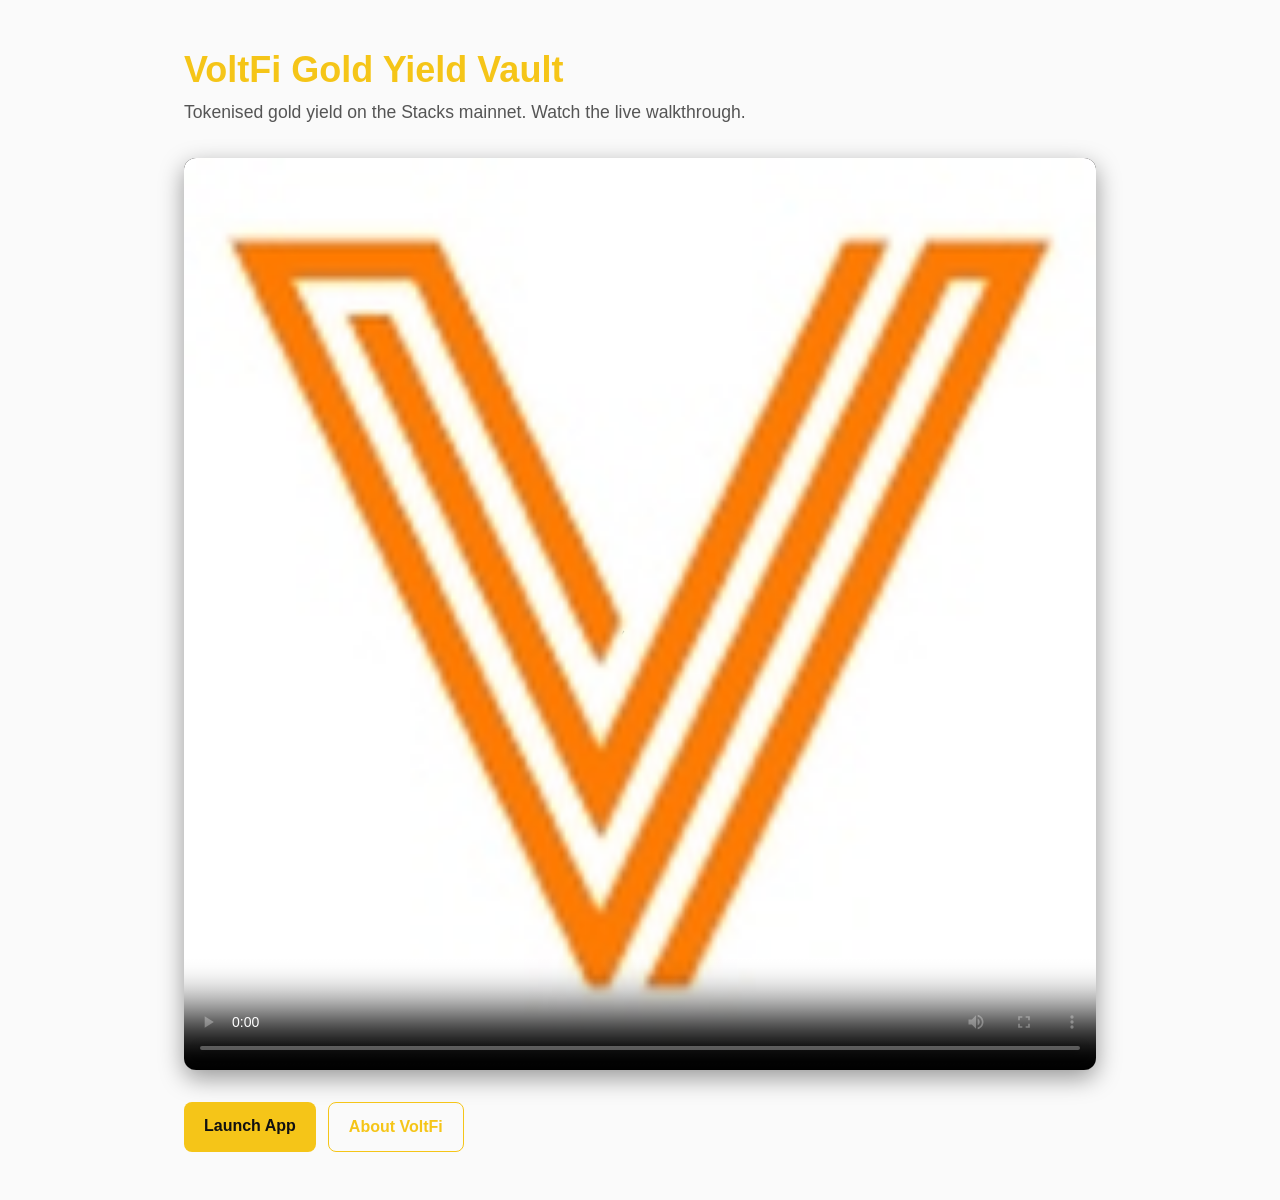
==== info/index.html @ 652203ea "Add index.html for VoltFi Gold Yield Vault" ====
<!DOCTYPE html>
<html lang="en">
<head>
  <meta charset="UTF-8" />
  <title>VoltFi — Gold Yield Vault</title>
  <meta name="viewport" content="width=device-width, initial-scale=1.0" />
  <meta name="description" content="VoltFi — tokenised gold yield on Stacks. Learn how vPAXG and vGLD work." />
  <link rel="icon" type="image/png" href="/voltfi-logo-192.png" />
  <link rel="stylesheet" href="/styles.css" />
  <meta property="og:title" content="VoltFi — Gold Yield Vault" />
  <meta property="og:description" content="Tokenised gold yield on Stacks. Watch the live product walkthrough." />
  <meta property="og:image" content="/voltfi-logo-192.png" />
  <meta property="og:video" content="https://info.voltfi.xyz/voltfi-gold-yield.mp4" />
  <meta property="og:type" content="video.other" />
  <style>
    .info-wrap {
      max-width: 960px;
      margin: 0 auto;
      padding: 48px 24px;
      color: #eaeaea;
      font-family: -apple-system, BlinkMacSystemFont, "Segoe UI", Roboto, sans-serif;
    }
    .info-wrap h1 {
      font-size: 2.25rem;
      margin: 0 0 8px;
      color: #f5c518;
    }
    .info-wrap p.lede {
      font-size: 1.1rem;
      color: #b8b8b8;
      margin: 0 0 32px;
    }
    .info-video {
      width: 100%;
      max-width: 960px;
      border-radius: 12px;
      background: #000;
      box-shadow: 0 8px 24px rgba(0,0,0,0.4);
    }
    .info-cta {
      margin-top: 32px;
      display: flex;
      gap: 12px;
      flex-wrap: wrap;
    }
    .info-cta a {
      display: inline-block;
      padding: 12px 20px;
      border-radius: 8px;
      background: #f5c518;
      color: #111;
      text-decoration: none;
      font-weight: 600;
    }
    .info-cta a.secondary {
      background: transparent;
      color: #f5c518;
      border: 1px solid #f5c518;
    }
    @media (prefers-color-scheme: light) {
      .info-wrap { color: #111; }
      .info-wrap p.lede { color: #555; }
    }
  </style>
</head>
<body>
  <main class="info-wrap">
    <h1>VoltFi Gold Yield Vault</h1>
    <p class="lede">Tokenised gold yield on the Stacks mainnet. Watch the live walkthrough.</p>

    <video class="info-video" controls preload="metadata" playsinline poster="/voltfi-logo-192.png">
      <source src="/voltfi-gold-yield.mp4" type="video/mp4" />
      Your browser does not support HTML5 video.
      <a href="/voltfi-gold-yield.mp4">Download the video</a> instead.
    </video>

    <div class="info-cta">
      <a href="https://app.voltfi.xyz/">Launch App</a>
      <a class="secondary" href="https://voltfi.xyz/">About VoltFi</a>
    </div>
  </main>
</body>
</html>
---- styles.css ----
/* ==========================================================================
   VoltFi Gold Vault — Landing Page Styles
   Clean, editable CSS with custom properties. No build tools needed.
   ========================================================================== */

/* --------------------------------------------------------------------------
   1. CSS Custom Properties (Design Tokens)
   -------------------------------------------------------------------------- */
:root {
  /* Brand Colors */
  --primary: #FF7A00;             /* VoltFi orange — CTAs, buttons */
  --primary-hover: #E56D00;       /* Darker orange on hover */
  --primary-foreground: #FFFFFF;  /* White text on orange */

  /* Gold accent */
  --gold: #B8860B;                /* Dark goldenrod for text, icons */
  --gold-light: #D4A017;          /* Lighter gold for badges */
  --gold-bg: rgba(184, 134, 11, 0.08); /* Gold tint backgrounds */
  --gold-border: rgba(184, 134, 11, 0.2);

  /* Surfaces — matching voltfi.xyz */
  --background: #FAFAFA;          /* Neutral white, matches voltfi.xyz body */
  --foreground: #0D0D0D;          /* Near-black text */
  --card: #F0F0F0;                /* Card background */
  --card-foreground: #0D0D0D;

  /* Borders */
  --border: #E0E0E0;              /* Neutral gray border */
  --border-light: rgba(0, 0, 0, 0.08);

  /* Muted text */
  --muted: #E8E8E8;
  --muted-foreground: #525252;    /* hsl(0 0% 32%) */

  /* Secondary (badges, subtle buttons) */
  --secondary: #F0F0F0;           /* Neutral light gray */
  --secondary-foreground: #0D0D0D;

  /* Status */
  --green: #22C55E;
  --green-dark: #16A34A;
  --green-bg: rgba(34, 197, 94, 0.1);
  --green-border: rgba(34, 197, 94, 0.2);

  /* Fonts */
  --font-sans: "General Sans", "Inter", sans-serif;
  --font-mono: "JetBrains Mono", monospace;

  /* Spacing */
  --container-max: 72rem;  /* 1152px = max-w-6xl */
  --container-pad: 1.5rem; /* px-6 */

  /* Radius */
  --radius: 0.5rem;
  --radius-lg: 0.75rem;
  --radius-xl: 1rem;

  /* Shadows */
  --shadow-sm: 0 1px 2px rgba(0, 0, 0, 0.05);
  --shadow: 0 1px 3px rgba(0, 0, 0, 0.08), 0 1px 2px rgba(0, 0, 0, 0.04);
  --shadow-md: 0 4px 6px -1px rgba(0, 0, 0, 0.07), 0 2px 4px -1px rgba(0, 0, 0, 0.04);

  /* Button outline */
  --button-outline: rgba(0, 0, 0, 0.1);
  --badge-outline: rgba(0, 0, 0, 0.05);
}


/* --------------------------------------------------------------------------
   2. Reset & Base
   -------------------------------------------------------------------------- */
*, *::before, *::after {
  box-sizing: border-box;
  margin: 0;
  padding: 0;
}

html {
  scroll-behavior: smooth;
  -webkit-text-size-adjust: 100%;
  tab-size: 4;
}

body {
  font-family: var(--font-sans);
  background-color: var(--background);
  color: var(--foreground);
  line-height: 1.5;
  -webkit-font-smoothing: antialiased;
  -moz-osx-font-smoothing: grayscale;
}

img, svg, video {
  display: block;
  max-width: 100%;
}

a {
  color: inherit;
  text-decoration: none;
}

button {
  font-family: inherit;
  cursor: pointer;
  border: none;
  background: none;
}

h1, h2, h3, h4, h5, h6 {
  font-weight: 700;
  line-height: 1.2;
}

ol, ul {
  list-style: none;
}


/* --------------------------------------------------------------------------
   3. Utility / Layout Helpers
   -------------------------------------------------------------------------- */
.container {
  max-width: var(--container-max);
  margin: 0 auto;
  padding-left: var(--container-pad);
  padding-right: var(--container-pad);
}

.sr-only {
  position: absolute;
  width: 1px;
  height: 1px;
  padding: 0;
  margin: -1px;
  overflow: hidden;
  clip: rect(0, 0, 0, 0);
  white-space: nowrap;
  border: 0;
}

/* Tabular numbers for data */
.tabular-nums {
  font-variant-numeric: tabular-nums;
}

.font-mono {
  font-family: var(--font-mono);
}


/* --------------------------------------------------------------------------
   4. Buttons
   -------------------------------------------------------------------------- */

/* Primary (orange) button */
.btn-primary {
  display: inline-flex;
  align-items: center;
  justify-content: center;
  gap: 0.5rem;
  white-space: nowrap;
  font-weight: 500;
  font-size: 0.875rem;
  line-height: 1;
  background-color: var(--primary);
  color: var(--primary-foreground);
  border: 1px solid var(--primary-hover);
  border-radius: var(--radius);
  padding: 0 2rem;
  min-height: 2.5rem;
  transition: background-color 0.15s ease, transform 0.1s ease;
}

.btn-primary:hover {
  background-color: var(--primary-hover);
}

.btn-primary:active {
  transform: scale(0.98);
}

.btn-primary svg {
  width: 1rem;
  height: 1rem;
  margin-left: 0.5rem;
  pointer-events: none;
}

/* Small primary button (nav) */
.btn-primary--sm {
  font-size: 0.75rem;
  min-height: 2rem;
  padding: 0 0.75rem;
  border-radius: var(--radius);
}

.btn-primary--sm svg {
  width: 0.875rem;
  height: 0.875rem;
  margin-left: 0.5rem;
}

/* Outline / ghost button */
.btn-outline {
  display: inline-flex;
  align-items: center;
  justify-content: center;
  gap: 0.5rem;
  white-space: nowrap;
  font-weight: 500;
  font-size: 0.875rem;
  line-height: 1;
  background: transparent;
  color: var(--foreground);
  border: 1px solid var(--button-outline);
  border-radius: var(--radius);
  padding: 0 2rem;
  min-height: 2.5rem;
  box-shadow: var(--shadow-sm);
  transition: background-color 0.15s ease, transform 0.1s ease;
}

.btn-outline:hover {
  background-color: rgba(0, 0, 0, 0.03);
}

.btn-outline:active {
  box-shadow: none;
  transform: scale(0.98);
}

.btn-outline svg {
  width: 1rem;
  height: 1rem;
  margin-left: 0.5rem;
  pointer-events: none;
}

/* Medium button variant */
.btn-md {
  min-height: 2.25rem;
  padding: 0.5rem 1rem;
  font-size: 0.875rem;
}


/* --------------------------------------------------------------------------
   5. Badges
   -------------------------------------------------------------------------- */
.badge {
  display: inline-flex;
  align-items: center;
  white-space: nowrap;
  border-radius: var(--radius);
  padding: 0.125rem 0.625rem;
  font-weight: 600;
  font-size: 0.75rem;
  transition: colors 0.15s ease;
}

.badge--secondary {
  background-color: var(--secondary);
  color: var(--secondary-foreground);
  border: 1px solid transparent;
}

.badge--gold {
  color: var(--gold);
  border: 1px solid var(--gold-border);
  box-shadow: var(--shadow-sm);
}

.badge--muted {
  color: var(--muted-foreground);
  border: 1px solid var(--badge-outline);
  box-shadow: var(--shadow-sm);
  font-weight: 600;
}

.badge--green {
  background-color: var(--green-bg);
  color: #4ADE80;
  border: 1px solid var(--green-border);
  box-shadow: var(--shadow-sm);
  font-weight: 600;
}


/* --------------------------------------------------------------------------
   6. Navigation
   -------------------------------------------------------------------------- */
.nav {
  position: sticky;
  top: 0;
  z-index: 50;
  border-bottom: 1px solid var(--border-light);
  background-color: rgba(248, 244, 239, 0.8);
  backdrop-filter: blur(24px);
  -webkit-backdrop-filter: blur(24px);
}

.nav__inner {
  display: flex;
  align-items: center;
  justify-content: space-between;
  padding: 1rem 0;
}

.nav__brand {
  display: flex;
  align-items: center;
  gap: 0.75rem;
}

.nav__logo {
  width: 2rem;
  height: 2rem;
}

.nav__name {
  font-size: 1rem;
  font-weight: 600;
  letter-spacing: -0.01em;
}

.nav__links {
  display: none;
  align-items: center;
  gap: 1.5rem;
}

.nav__link {
  font-size: 0.875rem;
  color: var(--muted-foreground);
  transition: color 0.15s ease;
}

.nav__link:hover {
  color: var(--foreground);
}

/* Mobile hamburger */
.nav__hamburger {
  display: flex;
  align-items: center;
  justify-content: center;
  width: 2.5rem;
  height: 2.5rem;
  color: var(--foreground);
}

.nav__hamburger svg {
  width: 1.25rem;
  height: 1.25rem;
}

/* Mobile menu */
.nav__mobile-menu {
  display: none;
  position: fixed;
  inset: 0;
  z-index: 100;
  background-color: rgba(248, 244, 239, 0.98);
  backdrop-filter: blur(24px);
  -webkit-backdrop-filter: blur(24px);
  flex-direction: column;
  padding: 1.5rem;
}

.nav__mobile-menu.is-open {
  display: flex;
}

.nav__mobile-header {
  display: flex;
  align-items: center;
  justify-content: space-between;
  padding-bottom: 2rem;
  border-bottom: 1px solid var(--border-light);
}

.nav__mobile-links {
  display: flex;
  flex-direction: column;
  gap: 0;
  padding-top: 1rem;
}

.nav__mobile-link {
  display: block;
  font-size: 1rem;
  font-weight: 500;
  padding: 1rem 0;
  color: var(--foreground);
  border-bottom: 1px solid var(--border-light);
  transition: color 0.15s ease;
}

.nav__mobile-link:hover {
  color: var(--primary);
}

.nav__mobile-cta {
  margin-top: 2rem;
}

@media (min-width: 768px) {
  .nav__links {
    display: flex;
  }
  .nav__hamburger {
    display: none;
  }
}


/* --------------------------------------------------------------------------
   7. Hero Section
   -------------------------------------------------------------------------- */
.hero {
  position: relative;
  overflow: hidden;
}

.hero__glow {
  position: absolute;
  inset: 0;
  pointer-events: none;
  background: radial-gradient(ellipse at top, hsla(29, 100%, 50%, 0.07), transparent 60%);
}

.hero__inner {
  padding-top: 6rem;
  padding-bottom: 5rem;
}

.hero__grid {
  display: flex;
  flex-direction: column;
  align-items: flex-start;
  gap: 3rem;
}

.hero__content {
  max-width: 36rem;
}

.hero__badges {
  display: flex;
  align-items: center;
  gap: 0.5rem;
  margin-bottom: 1.5rem;
}

.hero__title {
  font-size: 1.5rem;
  font-weight: 700;
  line-height: 1.15;
  letter-spacing: -0.02em;
  margin-bottom: 1.5rem;
}

.hero__title span {
  color: var(--gold);
}

.hero__subtitle {
  font-size: 1rem;
  color: var(--muted-foreground);
  line-height: 1.6;
  max-width: 32rem;
  margin-bottom: 2rem;
}

.hero__actions {
  display: flex;
  flex-wrap: wrap;
  align-items: center;
  gap: 0.75rem;
}

/* Vault overview card */
.vault-card {
  width: 100%;
  max-width: 24rem;
  border: 1px solid var(--border-light);
  background-color: rgba(245, 245, 245, 0.7);
  backdrop-filter: blur(12px);
  -webkit-backdrop-filter: blur(12px);
  border-radius: var(--radius-xl);
  padding: 1.5rem;
  box-shadow: var(--shadow-sm);
}

.vault-card__header {
  display: flex;
  align-items: center;
  justify-content: space-between;
  margin-bottom: 1.25rem;
}

.vault-card__label {
  font-size: 0.75rem;
  font-weight: 500;
  color: var(--muted-foreground);
  text-transform: uppercase;
  letter-spacing: 0.05em;
}

.vault-card__pulse {
  width: 0.5rem;
  height: 0.5rem;
  border-radius: 50%;
  background-color: var(--green);
  animation: pulse 2s cubic-bezier(0.4, 0, 0.6, 1) infinite;
}

@keyframes pulse {
  0%, 100% { opacity: 1; }
  50% { opacity: 0.5; }
}

.vault-card__price-label {
  font-size: 0.75rem;
  color: var(--muted-foreground);
}

.vault-card__price-label span {
  font-size: 10px;
  opacity: 0.6;
}

.vault-card__price {
  font-size: 1.125rem;
  font-weight: 600;
  font-family: var(--font-mono);
  font-variant-numeric: tabular-nums;
}

.vault-card__change {
  font-size: 0.75rem;
  font-weight: 500;
  color: var(--green-dark);
  margin-bottom: 1rem;
}

.vault-card__grid {
  display: grid;
  grid-template-columns: 1fr 1fr;
  gap: 1rem;
  margin-bottom: 1rem;
}

.vault-card__stat-label {
  font-size: 0.75rem;
  color: var(--muted-foreground);
}

.vault-card__stat-value {
  font-size: 1rem;
  font-weight: 600;
  font-variant-numeric: tabular-nums;
}

.vault-card__stat-value--gold {
  color: var(--gold);
}

.vault-card__stat-value--sm {
  font-size: 0.875rem;
  font-weight: 500;
}

/* Gold callout inside card */
.vault-card__callout {
  background-color: var(--gold-bg);
  border: 1px solid var(--gold-border);
  border-radius: var(--radius-lg);
  padding: 0.75rem;
}

.vault-card__callout p {
  font-size: 0.75rem;
  font-weight: 500;
  color: var(--gold);
}

@media (min-width: 768px) {
  .hero__title {
    font-size: 2rem;
  }
  .hero__inner {
    padding-top: 8rem;
    padding-bottom: 7rem;
  }
}

@media (min-width: 1024px) {
  .hero__grid {
    flex-direction: row;
    align-items: center;
    justify-content: space-between;
  }
  .hero__title {
    font-size: 2.5rem;
  }
  .vault-card {
    width: auto;
    flex-shrink: 0;
  }
}


/* --------------------------------------------------------------------------
   8. Stats Bar
   -------------------------------------------------------------------------- */
.stats {
  border-top: 1px solid var(--border-light);
  border-bottom: 1px solid var(--border-light);
  background-color: rgba(245, 245, 245, 0.4);
}

.stats__grid {
  display: grid;
  grid-template-columns: repeat(2, 1fr);
  gap: 1.5rem;
  padding: 2rem 0;
  text-align: center;
}

@media (min-width: 640px) {
  .stats__grid {
    grid-template-columns: repeat(2, 1fr);
  }
}

.stats__value {
  font-size: 0.875rem;
  font-weight: 600;
}

.stats__label {
  font-size: 0.75rem;
  color: var(--muted-foreground);
  margin-top: 0.25rem;
}

@media (min-width: 768px) {
  .stats__value {
    font-size: 1rem;
  }
}


/* --------------------------------------------------------------------------
   9. How It Works
   -------------------------------------------------------------------------- */
.how-it-works {
  padding: 5rem 0;
}

.section-eyebrow {
  font-size: 0.75rem;
  font-weight: 500;
  text-transform: uppercase;
  letter-spacing: 0.05em;
  color: var(--gold);
  margin-bottom: 0.75rem;
}

.section-title {
  font-size: 1.25rem;
  font-weight: 700;
  letter-spacing: -0.01em;
}

.section-header {
  max-width: 32rem;
  margin-bottom: 3.5rem;
}

.steps-grid {
  display: grid;
  gap: 1.5rem;
}

.step-card {
  border: 1px solid var(--border-light);
  background-color: rgba(245, 245, 245, 0.6);
  border-radius: var(--radius-xl);
  padding: 1.5rem;
  box-shadow: var(--shadow-sm);
}

.step-card__header {
  display: flex;
  align-items: center;
  gap: 1rem;
  margin-bottom: 1rem;
}

.step-card__icon {
  display: flex;
  align-items: center;
  justify-content: center;
  width: 2.5rem;
  height: 2.5rem;
  border-radius: var(--radius-lg);
  background-color: var(--gold-bg);
}

.step-card__icon svg {
  width: 1.25rem;
  height: 1.25rem;
  color: var(--gold);
}

.step-card__number {
  font-size: 0.75rem;
  font-family: var(--font-mono);
  color: var(--muted-foreground);
}

.step-card__title {
  font-size: 1rem;
  font-weight: 600;
  margin-bottom: 1rem;
}

.step-card__desc {
  font-size: 0.875rem;
  color: var(--muted-foreground);
  line-height: 1.6;
}

@media (min-width: 768px) {
  .how-it-works {
    padding: 7rem 0;
  }
  .steps-grid {
    grid-template-columns: repeat(3, 1fr);
  }
}


/* --------------------------------------------------------------------------
   10. Features (Why VoltFi Gold)
   -------------------------------------------------------------------------- */
.features {
  border-top: 1px solid var(--border-light);
  background-color: rgba(245, 245, 245, 0.3);
  padding: 5rem 0;
}

.features-grid {
  display: grid;
  gap: 1rem;
}

.feature-card {
  border: 1px solid rgba(0, 0, 0, 0.06);
  background-color: rgba(250, 250, 250, 0.6);
  border-radius: var(--radius-lg);
  padding: 1.25rem;
}

.feature-card__icon {
  margin-bottom: 0.75rem;
}

.feature-card__icon svg {
  width: 1.25rem;
  height: 1.25rem;
  color: var(--gold);
}

.feature-card__title {
  font-size: 0.875rem;
  font-weight: 600;
  margin-bottom: 0.75rem;
}

.feature-card__desc {
  font-size: 0.875rem;
  color: var(--muted-foreground);
  line-height: 1.6;
}

@media (min-width: 640px) {
  .features-grid {
    grid-template-columns: repeat(2, 1fr);
  }
}

@media (min-width: 768px) {
  .features {
    padding: 7rem 0;
  }
}

@media (min-width: 1024px) {
  .features-grid {
    grid-template-columns: repeat(3, 1fr);
  }
}


/* --------------------------------------------------------------------------
   11. Vault Preview (Dashboard Mockup)
   -------------------------------------------------------------------------- */
.vault-preview {
  padding: 5rem 0;
}

.dashboard-card {
  border: 1px solid var(--border-light);
  background-color: rgba(245, 245, 245, 0.7);
  backdrop-filter: blur(12px);
  -webkit-backdrop-filter: blur(12px);
  border-radius: var(--radius-xl);
  overflow: hidden;
  box-shadow: var(--shadow-sm);
}

.dashboard-card__header {
  display: flex;
  flex-wrap: wrap;
  align-items: center;
  justify-content: space-between;
  gap: 1rem;
  padding: 1.5rem;
  border-bottom: 1px solid var(--border-light);
}

.dashboard-card__title-group {
  display: flex;
  align-items: center;
  gap: 0.75rem;
}

.dashboard-card__au {
  display: flex;
  align-items: center;
  justify-content: center;
  width: 2.5rem;
  height: 2.5rem;
  border-radius: 50%;
  background-color: var(--gold-bg);
}

.dashboard-card__au span {
  font-size: 0.6875rem;
  font-weight: 700;
  color: var(--gold);
  letter-spacing: -0.01em;
}

.dashboard-card__name {
  font-size: 1rem;
  font-weight: 600;
}

.dashboard-card__flow {
  font-size: 0.75rem;
  color: var(--muted-foreground);
}

.dashboard-card__stats {
  display: grid;
  gap: 1.5rem;
  padding: 1.5rem;
}

.dashboard-stat__label {
  font-size: 0.75rem;
  color: var(--muted-foreground);
}

.dashboard-stat__value {
  font-size: 1.125rem;
  font-weight: 600;
  font-family: var(--font-mono);
  font-variant-numeric: tabular-nums;
}

.dashboard-stat__value--gold {
  color: var(--gold);
}

.dashboard-stat__sub {
  font-size: 0.75rem;
  color: var(--muted-foreground);
}

.dashboard-stat__sub a {
  color: var(--gold);
  display: inline-flex;
  align-items: center;
  gap: 0.25rem;
  transition: text-decoration 0.15s ease;
}

.dashboard-stat__sub a:hover {
  text-decoration: underline;
}

.dashboard-stat__sub a svg {
  width: 0.75rem;
  height: 0.75rem;
}

.dashboard-card__actions {
  display: flex;
  flex-wrap: wrap;
  align-items: center;
  gap: 0.75rem;
  padding: 1.5rem;
  border-top: 1px solid var(--border-light);
}

@media (min-width: 768px) {
  .dashboard-card__stats {
    grid-template-columns: repeat(4, 1fr);
  }
  .vault-preview {
    padding: 7rem 0;
  }
}


/* --------------------------------------------------------------------------
   12. Roadmap
   -------------------------------------------------------------------------- */
.roadmap {
  border-top: 1px solid var(--border-light);
  background-color: rgba(245, 245, 245, 0.3);
  padding: 5rem 0;
}

.roadmap__timeline {
  display: grid;
  gap: 1.25rem;
}

.roadmap__phase {
  border: 1px solid var(--border-light);
  background-color: rgba(250, 250, 250, 0.6);
  border-radius: var(--radius-lg);
  padding: 1.25rem 1.5rem;
}

.roadmap__phase-header {
  display: flex;
  align-items: center;
  gap: 0.75rem;
  margin-bottom: 0.5rem;
}

.roadmap__phase-num {
  font-size: 0.75rem;
  font-weight: 600;
  color: var(--gold);
  text-transform: uppercase;
  letter-spacing: 0.03em;
}

.roadmap__phase-week {
  font-size: 0.75rem;
  font-family: var(--font-mono);
  color: var(--muted-foreground);
}

.roadmap__phase-title {
  font-size: 1rem;
  font-weight: 600;
  margin-bottom: 0.5rem;
}

.roadmap__phase-desc {
  font-size: 0.875rem;
  color: var(--muted-foreground);
  line-height: 1.6;
}

.roadmap__milestone {
  display: inline-flex;
  align-items: center;
  gap: 0.375rem;
  margin-top: 0.75rem;
  padding: 0.375rem 0.75rem;
  border-radius: var(--radius-full);
  background-color: var(--gold-bg);
  border: 1px solid var(--gold-border);
  font-size: 0.75rem;
  font-weight: 600;
  color: var(--gold);
}

.roadmap__milestone svg {
  color: var(--gold);
}

@media (min-width: 768px) {
  .roadmap {
    padding: 7rem 0;
  }
  .roadmap__timeline {
    display: grid;
    grid-template-columns: repeat(5, 1fr);
    gap: 1rem;
  }
}


/* --------------------------------------------------------------------------
   13. Comparison Table
   -------------------------------------------------------------------------- */
.compare {
  padding: 5rem 0;
}

.compare__table-wrap {
  overflow-x: auto;
  -webkit-overflow-scrolling: touch;
  border: 1px solid var(--border-light);
  border-radius: var(--radius-xl);
  background-color: rgba(250, 250, 250, 0.6);
}

.compare__table {
  width: 100%;
  min-width: 640px;
  border-collapse: collapse;
  font-size: 0.8125rem;
}

.compare__table thead {
  border-bottom: 1px solid var(--border-light);
}

.compare__table th {
  padding: 1rem;
  font-weight: 600;
  font-size: 0.75rem;
  text-transform: uppercase;
  letter-spacing: 0.03em;
  color: var(--muted-foreground);
  text-align: left;
  white-space: nowrap;
}

.compare__table td {
  padding: 0.875rem 1rem;
  border-top: 1px solid rgba(0, 0, 0, 0.06);
  white-space: nowrap;
}

.compare__table th.compare__highlight {
  color: var(--gold);
}

.compare__table td.compare__highlight {
  font-weight: 600;
  color: var(--gold);
}

@media (min-width: 768px) {
  .compare {
    padding: 7rem 0;
  }
}


/* --------------------------------------------------------------------------
   14. CTA Section
   -------------------------------------------------------------------------- */
.cta-section {
  border-top: 1px solid var(--border-light);
  background-color: rgba(245, 245, 245, 0.3);
  padding: 5rem 0;
}

.cta-section__inner {
  text-align: center;
  max-width: 28rem;
  margin: 0 auto;
}

.cta-section__title {
  font-size: 1.25rem;
  font-weight: 700;
  letter-spacing: -0.01em;
  margin-bottom: 1.25rem;
}

.cta-section__desc {
  font-size: 0.875rem;
  color: var(--muted-foreground);
  margin-bottom: 1.25rem;
}

.cta-section__buttons {
  display: flex;
  align-items: center;
  justify-content: center;
  gap: 0.75rem;
}

@media (min-width: 768px) {
  .cta-section {
    padding: 7rem 0;
  }
}


/* --------------------------------------------------------------------------
   13. Footer
   -------------------------------------------------------------------------- */
.footer {
  border-top: 1px solid var(--border-light);
  padding: 2rem 0;
}

.footer__inner {
  display: flex;
  flex-wrap: wrap;
  align-items: center;
  justify-content: space-between;
  gap: 1rem;
}

.footer__brand {
  display: flex;
  align-items: center;
  gap: 0.75rem;
}

.footer__logo {
  width: 1.5rem;
  height: 1.5rem;
}

.footer__name {
  font-size: 0.875rem;
  font-weight: 500;
}

.footer__tagline {
  font-size: 0.75rem;
  color: var(--muted-foreground);
}

.footer__links {
  display: flex;
  align-items: center;
  gap: 1.25rem;
  font-size: 0.75rem;
  color: var(--muted-foreground);
}

.footer__link {
  display: inline-flex;
  align-items: center;
  gap: 0.375rem;
  transition: color 0.15s ease;
}

.footer__link:hover {
  color: var(--foreground);
}

.footer__link img {
  width: 0.875rem;
  height: 0.875rem;
}
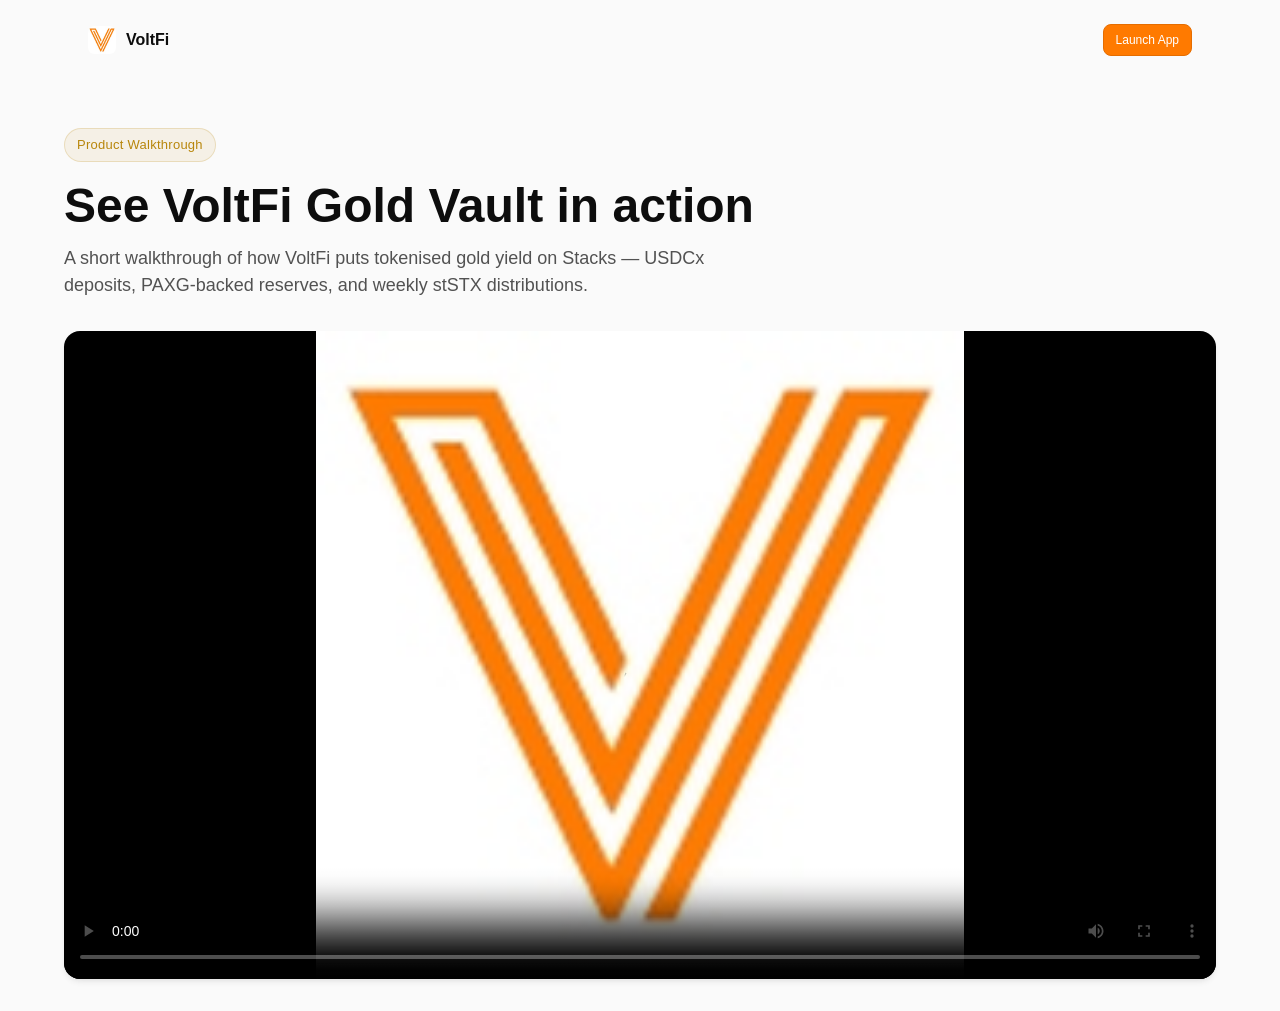
==== commit b83a52f7: "Update index.html" ====
--- a/info/index.html
+++ b/info/index.html
@@ -2,82 +2,103 @@
 <html lang="en">
 <head>
   <meta charset="UTF-8" />
-  <title>VoltFi — Gold Yield Vault</title>
   <meta name="viewport" content="width=device-width, initial-scale=1.0" />
-  <meta name="description" content="VoltFi — tokenised gold yield on Stacks. Learn how vPAXG and vGLD work." />
+  <title>VoltFi — Product Walkthrough</title>
+  <meta name="description" content="Watch the VoltFi Gold Yield Vault walkthrough. Tokenised gold yield on Stacks, secured by Bitcoin." />
+
   <link rel="icon" type="image/png" href="/voltfi-logo-192.png" />
   <link rel="stylesheet" href="/styles.css" />
-  <meta property="og:title" content="VoltFi — Gold Yield Vault" />
+
+  <!-- Open Graph — makes Telegram/Twitter/Discord unfurls look right -->
+  <meta property="og:title" content="VoltFi — Product Walkthrough" />
   <meta property="og:description" content="Tokenised gold yield on Stacks. Watch the live product walkthrough." />
-  <meta property="og:image" content="/voltfi-logo-192.png" />
+  <meta property="og:image" content="https://info.voltfi.xyz/voltfi-logo-192.png" />
   <meta property="og:video" content="https://info.voltfi.xyz/voltfi-gold-yield.mp4" />
-  <meta property="og:type" content="video.other" />
+  <meta property="og:video:type" content="video/mp4" />
+  <meta property="og:url" content="https://info.voltfi.xyz/" />
+  <meta name="twitter:card" content="player" />
+
   <style>
-    .info-wrap {
-      max-width: 960px;
-      margin: 0 auto;
-      padding: 48px 24px;
-      color: #eaeaea;
-      font-family: -apple-system, BlinkMacSystemFont, "Segoe UI", Roboto, sans-serif;
+    /* Local additions — everything else comes from /styles.css */
+    .info-hero {
+      padding: 3.5rem 0 2rem;
     }
-    .info-wrap h1 {
-      font-size: 2.25rem;
-      margin: 0 0 8px;
-      color: #f5c518;
+    .info-hero__eyebrow {
+      display: inline-flex;
+      align-items: center;
+      gap: 0.5rem;
+      font-size: 0.8125rem;
+      font-weight: 500;
+      letter-spacing: 0.02em;
+      color: var(--gold);
+      background: var(--gold-bg);
+      border: 1px solid var(--gold-border);
+      padding: 0.375rem 0.75rem;
+      border-radius: 9999px;
+      margin-bottom: 1rem;
     }
-    .info-wrap p.lede {
-      font-size: 1.1rem;
-      color: #b8b8b8;
-      margin: 0 0 32px;
+    .info-hero__title {
+      font-size: clamp(2rem, 4vw, 3rem);
+      line-height: 1.15;
+      margin-bottom: 0.75rem;
     }
-    .info-video {
+    .info-hero__lede {
+      font-size: 1.125rem;
+      color: var(--muted-foreground);
+      max-width: 44rem;
+      margin-bottom: 2rem;
+    }
+    .info-player {
       width: 100%;
-      max-width: 960px;
-      border-radius: 12px;
+      max-width: var(--container-max);
+      aspect-ratio: 16 / 9;
       background: #000;
-      box-shadow: 0 8px 24px rgba(0,0,0,0.4);
+      border-radius: var(--radius-xl);
+      box-shadow: var(--shadow-md);
+      overflow: hidden;
     }
-    .info-cta {
-      margin-top: 32px;
+    .info-player video {
+      width: 100%;
+      height: 100%;
+      object-fit: contain;
+    }
+    .info-cta-row {
       display: flex;
-      gap: 12px;
+      gap: 0.75rem;
       flex-wrap: wrap;
+      margin-top: 2rem;
     }
-    .info-cta a {
-      display: inline-block;
-      padding: 12px 20px;
-      border-radius: 8px;
-      background: #f5c518;
-      color: #111;
-      text-decoration: none;
-      font-weight: 600;
-    }
-    .info-cta a.secondary {
-      background: transparent;
-      color: #f5c518;
-      border: 1px solid #f5c518;
-    }
-    @media (prefers-color-scheme: light) {
-      .info-wrap { color: #111; }
-      .info-wrap p.lede { color: #555; }
+    .info-footer {
+      padding: 3rem 0 4rem;
+      color: var(--muted-foreground);
+      font-size: 0.875rem;
     }
   </style>
 </head>
 <body>
-  <main class="info-wrap">
-    <h1>VoltFi Gold Yield Vault</h1>
-    <p class="lede">Tokenised gold yield on the Stacks mainnet. Watch the live walkthrough.</p>
 
-    <video class="info-video" controls preload="metadata" playsinline poster="/voltfi-logo-192.png">
-      <source src="/voltfi-gold-yield.mp4" type="video/mp4" />
-      Your browser does not support HTML5 video.
-      <a href="/voltfi-gold-yield.mp4">Download the video</a> instead.
-    </video>
+  <!-- Minimal top bar that links back to the main site -->
+  <header class="container" style="padding-top: 1.5rem; padding-bottom: 1rem; display: flex; align-items: center; justify-content: space-between;">
+    <a href="https://voltfi.xyz/" style="display: inline-flex; align-items: center; gap: 0.625rem; font-weight: 700;">
+      <img src="/voltfi-logo-192.png" alt="VoltFi" width="28" height="28" style="border-radius: 6px;" />
+      <span>VoltFi</span>
+    </a>
+    <a href="https://app.voltfi.xyz/" class="btn-primary btn-primary--sm">Launch App</a>
+  </header>
 
-    <div class="info-cta">
-      <a href="https://app.voltfi.xyz/">Launch App</a>
-      <a class="secondary" href="https://voltfi.xyz/">About VoltFi</a>
-    </div>
-  </main>
-</body>
-</html>
+  <main>
+    <section class="container info-hero">
+      <span class="info-hero__eyebrow">Product Walkthrough</span>
+      <h1 class="info-hero__title">See VoltFi Gold Vault in action</h1>
+      <p class="info-hero__lede">
+        A short walkthrough of how VoltFi puts tokenised gold yield on Stacks —
+        USDCx deposits, PAXG-backed reserves, and weekly stSTX distributions.
+      </p>
+
+      <div class="info-player">
+        <video controls preload="metadata" playsinline poster="/voltfi-logo-192.png">
+          <source src="/voltfi-gold-yield.mp4" type="video/mp4" />
+          Your browser doesn't support inline video.
+          <a href="/voltfi-gold-yield.mp4">Download the walkthrough</a>*
+   
+    
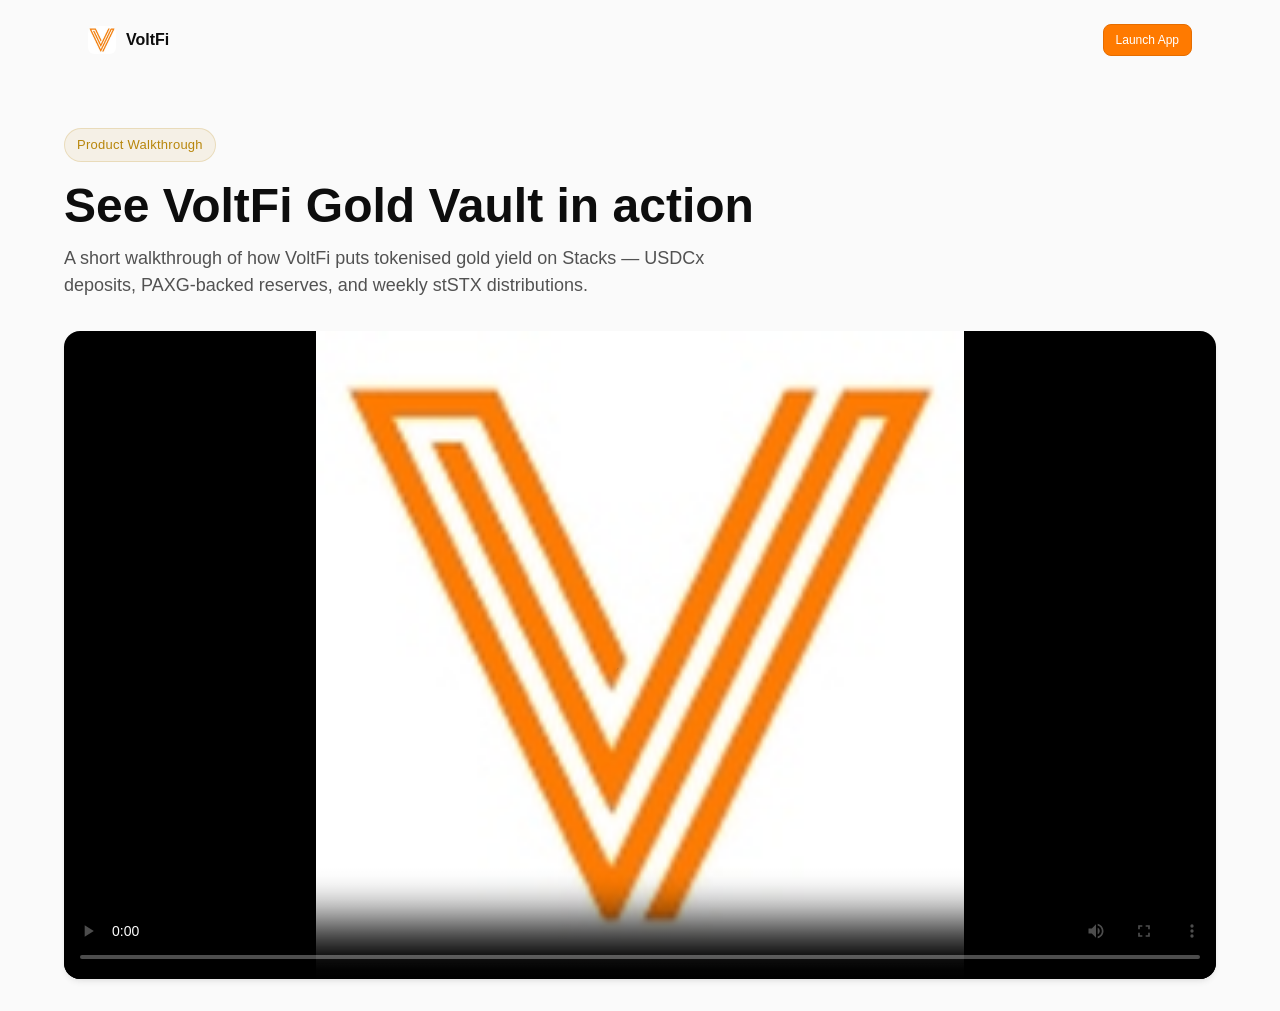
==== commit 719054c3: "Update video links in index.html" ====
--- a/info/index.html
+++ b/info/index.html
@@ -13,7 +13,7 @@
   <meta property="og:title" content="VoltFi — Product Walkthrough" />
   <meta property="og:description" content="Tokenised gold yield on Stacks. Watch the live product walkthrough." />
   <meta property="og:image" content="https://info.voltfi.xyz/voltfi-logo-192.png" />
-  <meta property="og:video" content="https://info.voltfi.xyz/voltfi-gold-yield.mp4" />
+  <meta property="og:video" content="https://info.voltfi.xyz/voltfi-gold-yield-live.mp4" />
   <meta property="og:video:type" content="video/mp4" />
   <meta property="og:url" content="https://info.voltfi.xyz/" />
   <meta name="twitter:card" content="player" />
@@ -97,7 +97,7 @@
 
       <div class="info-player">
         <video controls preload="metadata" playsinline poster="/voltfi-logo-192.png">
-          <source src="/voltfi-gold-yield.mp4" type="video/mp4" />
+          <source src="/voltfi-gold-yield-live.mp4" type="video/mp4" />
           Your browser doesn't support inline video.
           <a href="/voltfi-gold-yield.mp4">Download the walkthrough</a>*
    
